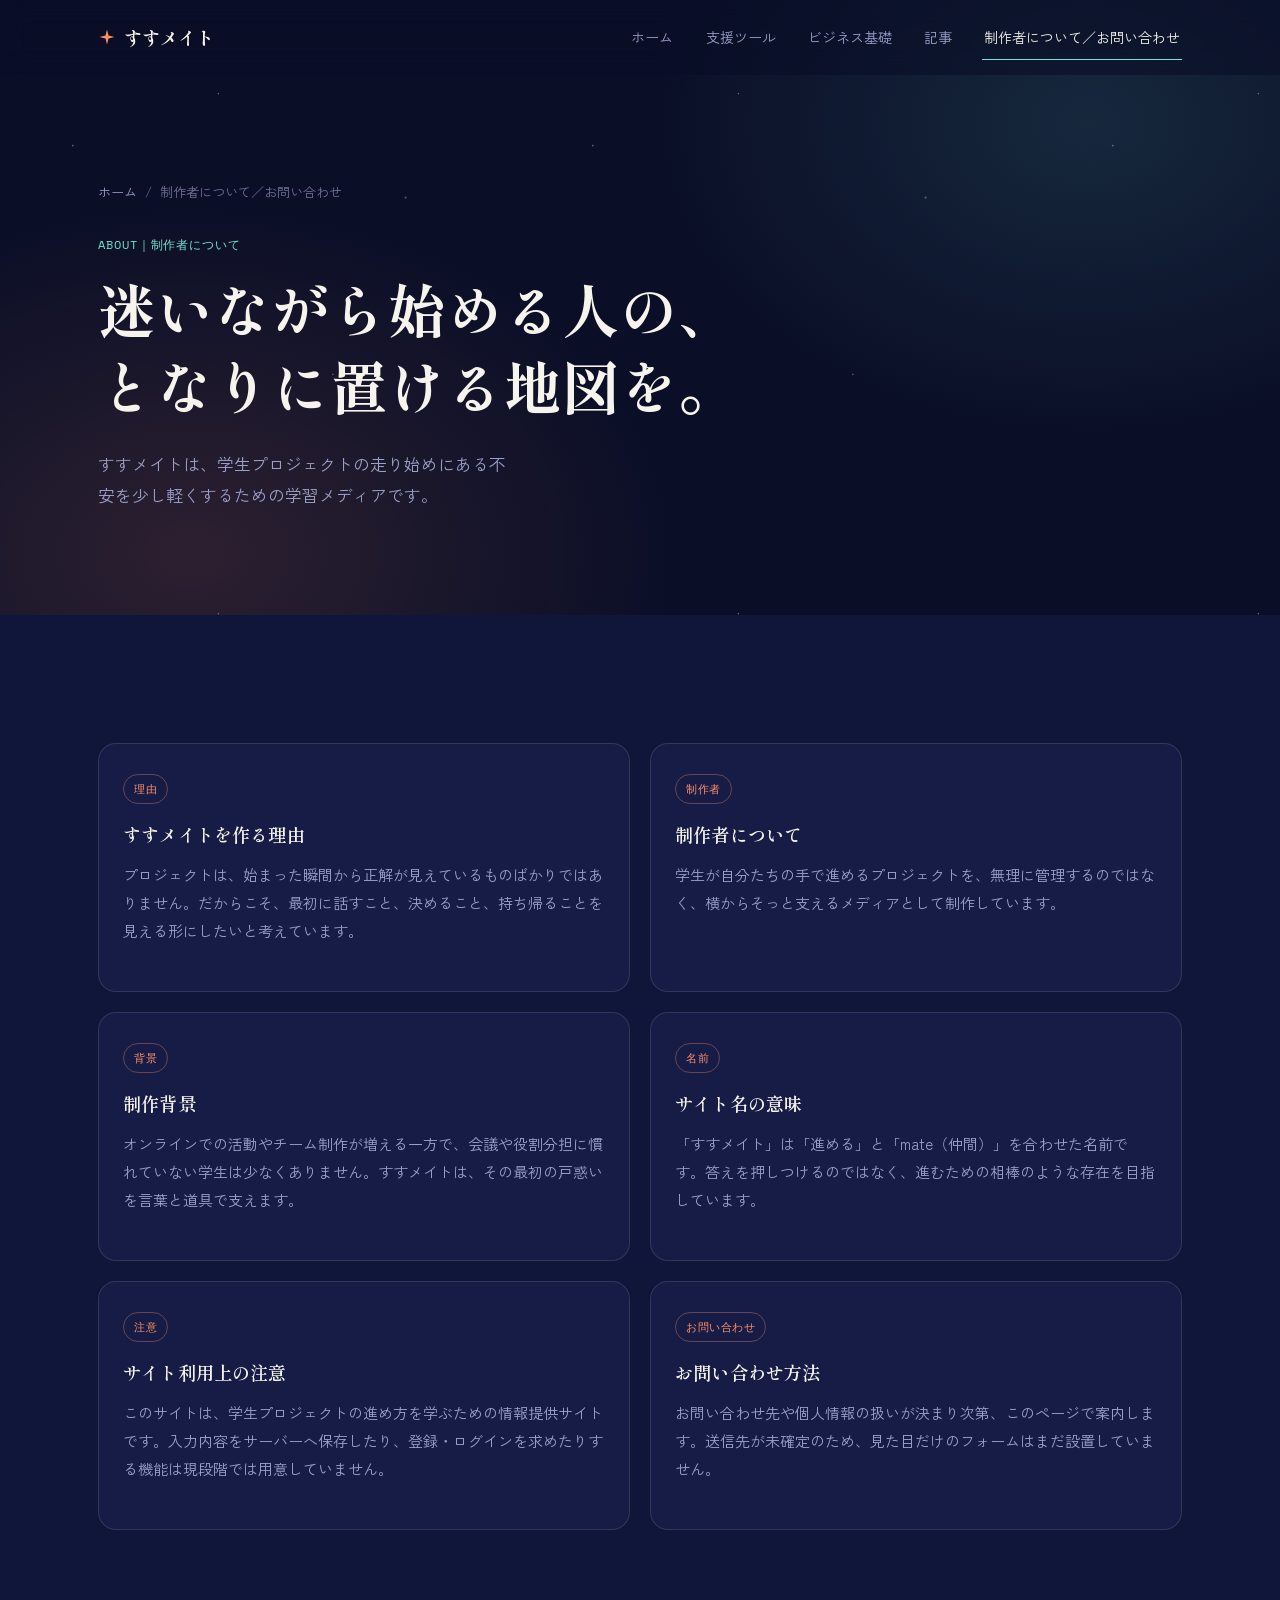
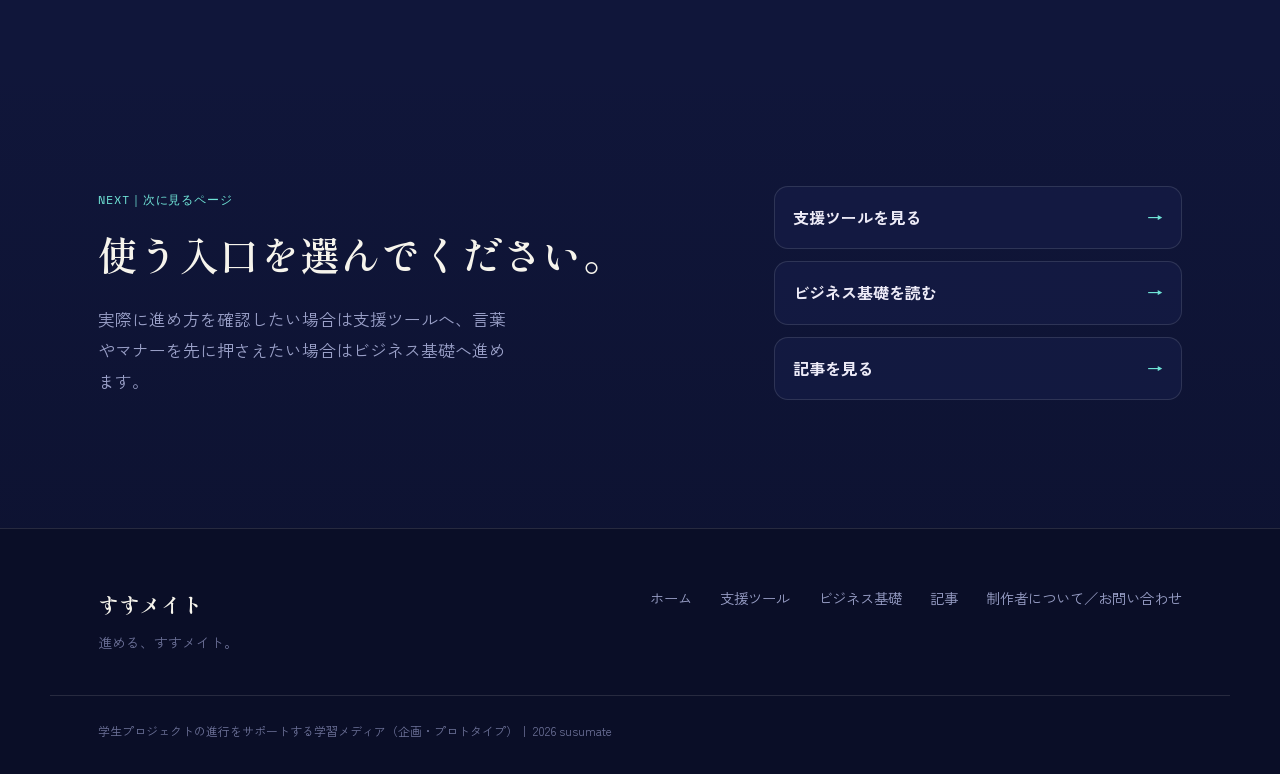
==== about.html @ 35136466 "すすメイトを新しいサイト構成へ更新" ====
<!DOCTYPE html>
<html lang="ja">
<head>
<meta charset="UTF-8">
<meta name="viewport" content="width=device-width, initial-scale=1.0">
<title>制作者について／お問い合わせ｜すすメイト</title>
<meta name="description" content="すすメイトを作る理由、制作背景、サイト名の意味、利用上の注意、お問い合わせ方法をまとめたページです。">

<link rel="preconnect" href="https://fonts.googleapis.com">
<link rel="preconnect" href="https://fonts.gstatic.com" crossorigin>
<link href="https://fonts.googleapis.com/css2?family=Shippori+Mincho:wght@400;500;600;700;800&family=Zen+Kaku+Gothic+New:wght@300;400;500;700;900&family=Space+Mono:wght@400;700&display=swap" rel="stylesheet">
<link rel="icon" href="data:,">
<link rel="stylesheet" href="style.css">
</head>
<body data-page="about">

<a href="#main-content" class="skip-link">本文へスキップ</a>

<header class="site-header" id="siteHeader">
  <div class="container header-inner">
    <a href="index.html" class="logo" aria-label="すすメイト ホームへ">
      <svg class="logo-star" viewBox="0 0 24 24" aria-hidden="true"><path d="M12 2 L14 10 L22 12 L14 14 L12 22 L10 14 L2 12 L10 10 Z"/></svg>
      <span>すすメイト</span>
    </a>

    <nav class="main-nav" id="mainNav" aria-label="メインナビゲーション">
      <a href="index.html">ホーム</a>
      <a href="tools.html">支援ツール</a>
      <a href="basics.html">ビジネス基礎</a>
      <a href="articles.html">記事</a>
      <a href="about.html" class="is-current" aria-current="page">制作者について／お問い合わせ</a>
    </nav>

    <button class="nav-toggle" id="navToggle" aria-expanded="false" aria-controls="mainNav" aria-label="メニューを開く">
      <span></span><span></span><span></span>
    </button>
  </div>
</header>

<main id="main-content">
  <section class="page-hero about-page">
    <div class="container">
      <nav class="breadcrumb" aria-label="パンくず">
        <a href="index.html">ホーム</a>
        <span aria-current="page">制作者について／お問い合わせ</span>
      </nav>
      <p class="eyebrow">ABOUT｜制作者について</p>
      <h1>迷いながら始める人の、<br>となりに置ける地図を。</h1>
      <p class="lead">すすメイトは、学生プロジェクトの走り始めにある不安を少し軽くするための学習メディアです。</p>
    </div>
  </section>

  <section class="section about-detail">
    <div class="container about-detail-grid">
      <article class="content-card reveal">
        <span class="article-tag">理由</span>
        <h2>すすメイトを作る理由</h2>
        <p>プロジェクトは、始まった瞬間から正解が見えているものばかりではありません。だからこそ、最初に話すこと、決めること、持ち帰ることを見える形にしたいと考えています。</p>
      </article>

      <article class="content-card reveal">
        <span class="article-tag">制作者</span>
        <h2>制作者について</h2>
        <p>学生が自分たちの手で進めるプロジェクトを、無理に管理するのではなく、横からそっと支えるメディアとして制作しています。</p>
      </article>

      <article class="content-card reveal">
        <span class="article-tag">背景</span>
        <h2>制作背景</h2>
        <p>オンラインでの活動やチーム制作が増える一方で、会議や役割分担に慣れていない学生は少なくありません。すすメイトは、その最初の戸惑いを言葉と道具で支えます。</p>
      </article>

      <article class="content-card reveal">
        <span class="article-tag">名前</span>
        <h2>サイト名の意味</h2>
        <p>「すすメイト」は「進める」と「mate（仲間）」を合わせた名前です。答えを押しつけるのではなく、進むための相棒のような存在を目指しています。</p>
      </article>

      <article class="content-card reveal">
        <span class="article-tag">注意</span>
        <h2>サイト利用上の注意</h2>
        <p>このサイトは、学生プロジェクトの進め方を学ぶための情報提供サイトです。入力内容をサーバーへ保存したり、登録・ログインを求めたりする機能は現段階では用意していません。</p>
      </article>

      <article class="content-card reveal">
        <span class="article-tag">お問い合わせ</span>
        <h2>お問い合わせ方法</h2>
        <p>お問い合わせ先や個人情報の扱いが決まり次第、このページで案内します。送信先が未確定のため、見た目だけのフォームはまだ設置していません。</p>
      </article>
    </div>
  </section>

  <section class="section next-section">
    <div class="container next-grid">
      <div>
        <p class="eyebrow">NEXT｜次に見るページ</p>
        <h2>使う入口を選んでください。</h2>
        <p class="lead">実際に進め方を確認したい場合は支援ツールへ、言葉やマナーを先に押さえたい場合はビジネス基礎へ進めます。</p>
      </div>
      <div class="related-links" aria-label="関連カテゴリ">
        <a href="tools.html">支援ツールを見る</a>
        <a href="basics.html">ビジネス基礎を読む</a>
        <a href="articles.html">記事を見る</a>
      </div>
    </div>
  </section>
</main>

<footer class="site-footer">
  <div class="container footer-grid">
    <div class="footer-brand">
      <p class="footer-logo">すすメイト</p>
      <p class="footer-tagline">進める、すすメイト。</p>
    </div>
    <nav class="footer-nav" aria-label="フッターナビゲーション">
      <a href="index.html">ホーム</a>
      <a href="tools.html">支援ツール</a>
      <a href="basics.html">ビジネス基礎</a>
      <a href="articles.html">記事</a>
      <a href="about.html" aria-current="page">制作者について／お問い合わせ</a>
    </nav>
  </div>
  <p class="footer-fine container">学生プロジェクトの進行をサポートする学習メディア（企画・プロトタイプ）｜ <span id="year"></span> susumate</p>
</footer>

<script src="script.js"></script>
</body>
</html>
---- style.css ----
/* =========================================================
   susumate / すすメイト — style.css
   Theme: 旅路 × 空・宇宙（journey through the night into dawn）
   ========================================================= */

:root{
  /* --- color tokens --- */
  --bg-deep:      #0A0E27;
  --bg-navy:      #10163A;
  --bg-panel:     #161C46;
  --bg-panel-alt: #1B2150;

  --accent-dawn:      #FF8F66;
  --accent-dawn-soft:  #FFB088;
  --accent-aurora:     #6FE3D6;
  --accent-aurora-soft:#A7F0E6;

  --star-white:    #F6F4EC;
  --text-primary:  #EDEBF7;
  --text-secondary:#9AA0C8;
  --text-muted:    #6D7299;
  --line:          rgba(246,244,236,0.12);
  --line-strong:   rgba(246,244,236,0.22);

  /* --- type tokens --- */
  --font-display: 'Shippori Mincho', serif;
  --font-body:    'Zen Kaku Gothic New', sans-serif;
  --font-mono:    'Space Mono', monospace;

  --container-w: 1180px;
}

/* --- reset --- */
*, *::before, *::after{ box-sizing: border-box; }
html{ scroll-behavior: smooth; }
body{
  margin:0;
  background: var(--bg-navy);
  color: var(--text-secondary);
  font-family: var(--font-body);
  font-size: 16px;
  line-height: 1.85;
  overflow-x: hidden;
  -webkit-font-smoothing: antialiased;
}
img,svg{ display:block; max-width:100%; }
a{ color: inherit; text-decoration:none; }
ul,ol{ list-style:none; margin:0; padding:0; }
h1,h2,h3,p{ margin:0; }
button{ font: inherit; color: inherit; background:none; border:none; cursor:pointer; }

svg{ overflow: visible; }
svg path, svg circle, svg rect, svg line, svg polygon{
  stroke: currentColor;
  stroke-width: 1.5;
  stroke-linecap: round;
  stroke-linejoin: round;
  fill: none;
}

.container{
  max-width: var(--container-w);
  margin: 0 auto;
  padding: 0 clamp(20px, 5vw, 48px);
}
.center{ text-align:center; }
.section{ padding: clamp(64px, 10vw, 128px) 0; position:relative; }

.br-pc{ display:inline; }

/* --- skip link --- */
.skip-link{
  position:absolute; left:-999px; top:auto;
  background: var(--accent-aurora); color: var(--bg-deep);
  padding: 12px 20px; border-radius: 8px; z-index: 999;
  font-weight:700;
}
.skip-link:focus{ left: 20px; top: 20px; }

/* --- focus visibility --- */
a:focus-visible, button:focus-visible{
  outline: 2px solid var(--accent-aurora);
  outline-offset: 3px;
  border-radius: 4px;
}

/* --- eyebrow label --- */
.eyebrow{
  font-family: var(--font-mono);
  font-size: 0.72rem;
  letter-spacing: 0.08em;
  color: var(--accent-aurora);
  margin: 0 0 14px;
  overflow-wrap: anywhere;
}
.eyebrow.center{ text-align:center; }

/* --- headings --- */
h2{
  font-family: var(--font-display);
  font-weight: 600;
  font-size: clamp(1.7rem, 3.6vw, 2.5rem);
  line-height: 1.5;
  color: var(--star-white);
  letter-spacing: 0.01em;
}
.lead{
  font-size: 1.05rem;
  color: var(--text-secondary);
  max-width: 46ch;
}
.lead.center{ margin: 20px auto 0; }
h2 + .lead{ margin-top: 20px; }
.problems h2, .roadmap h2, .articles h2{ margin: 0 auto; max-width: 20ch; }

/* --- buttons --- */
.btn{
  display: inline-flex;
  align-items: center;
  gap: 8px;
  padding: 14px 30px;
  border-radius: 999px;
  font-size: 0.95rem;
  font-weight: 700;
  letter-spacing: 0.02em;
  transition: transform .25s ease, box-shadow .25s ease, border-color .25s ease, color .25s ease, background-color .25s ease;
}
.btn-primary{
  background: var(--accent-dawn);
  color: var(--bg-deep);
}
.btn-primary:hover{
  background: var(--accent-dawn-soft);
  transform: translateY(-2px);
  box-shadow: 0 10px 30px rgba(255,143,102,0.25);
}
.btn-outline{
  background: transparent;
  border: 1.5px solid var(--line-strong);
  color: var(--text-primary);
}
.btn-outline:hover{
  border-color: var(--accent-aurora);
  color: var(--accent-aurora);
  transform: translateY(-2px);
}

/* =========================================================
   HEADER / NAV
   ========================================================= */
.site-header{
  position: fixed;
  top:0; left:0; right:0;
  z-index: 200;
  background: rgba(10,14,39,0.55);
  backdrop-filter: blur(14px);
  -webkit-backdrop-filter: blur(14px);
  border-bottom: 1px solid transparent;
  transition: border-color .3s ease, background-color .3s ease;
}
.site-header.is-scrolled{
  background: rgba(10,14,39,0.86);
  border-bottom-color: var(--line);
}
.header-inner{
  display:flex;
  align-items:center;
  justify-content: space-between;
  height: 74px;
}
.logo{
  display:flex;
  align-items:center;
  gap: 8px;
  font-family: var(--font-display);
  font-size: 1.15rem;
  font-weight: 700;
  color: var(--star-white);
}
.logo-star{
  width: 18px; height:18px;
  color: var(--accent-dawn);
}
.logo-star path{ fill: currentColor; stroke:none; }

.main-nav{
  display:flex;
  align-items:center;
  gap: clamp(14px, 2.2vw, 32px);
  font-size: 0.88rem;
}
.main-nav a{
  color: var(--text-secondary);
  padding: 6px 2px;
  position:relative;
  transition: color .25s ease;
}
.main-nav a::after{
  content:"";
  position:absolute;
  left:0; right:100%;
  bottom:-4px;
  height:1.5px;
  background: var(--accent-aurora);
  transition: right .25s ease;
}
.main-nav a:hover,
.main-nav a.is-current{ color: var(--star-white); }
.main-nav a:hover::after,
.main-nav a.is-current::after{ right:0; }

.nav-toggle{
  display:none;
  flex-direction:column;
  justify-content:center;
  gap:5px;
  width: 32px; height: 32px;
}
.nav-toggle span{
  display:block;
  width: 100%;
  height: 1.5px;
  background: var(--star-white);
  transition: transform .3s ease, opacity .3s ease;
}
.nav-toggle[aria-expanded="true"] span:nth-child(1){ transform: translateY(6.5px) rotate(45deg); }
.nav-toggle[aria-expanded="true"] span:nth-child(2){ opacity:0; }
.nav-toggle[aria-expanded="true"] span:nth-child(3){ transform: translateY(-6.5px) rotate(-45deg); }

/* =========================================================
   HERO
   ========================================================= */
.hero{
  position: relative;
  min-height: 100svh;
  display:flex;
  align-items:center;
  padding-top: 74px;
  background: var(--bg-deep);
  overflow: hidden;
}
.hero-bg{
  position:absolute; inset:0;
  z-index:0;
}
.stars{
  position:absolute; inset:0;
  background-repeat: repeat;
}
.stars-far{
  background-image:
    radial-gradient(1.6px 1.6px at 10% 20%, var(--star-white), transparent),
    radial-gradient(1.4px 1.4px at 30% 65%, var(--star-white), transparent),
    radial-gradient(1.2px 1.2px at 55% 15%, var(--star-white), transparent),
    radial-gradient(1.6px 1.6px at 75% 45%, var(--star-white), transparent),
    radial-gradient(1.3px 1.3px at 90% 75%, var(--star-white), transparent),
    radial-gradient(1.5px 1.5px at 20% 85%, var(--star-white), transparent),
    radial-gradient(1.2px 1.2px at 65% 90%, var(--star-white), transparent),
    radial-gradient(1.4px 1.4px at 40% 35%, var(--star-white), transparent);
  background-size: 600px 600px;
  opacity: 0.55;
  animation: twinkle 6s ease-in-out infinite;
}
.stars-near{
  background-image:
    radial-gradient(2px 2px at 15% 40%, var(--accent-aurora-soft), transparent),
    radial-gradient(1.8px 1.8px at 48% 20%, var(--star-white), transparent),
    radial-gradient(2px 2px at 82% 30%, var(--accent-aurora-soft), transparent),
    radial-gradient(1.6px 1.6px at 68% 70%, var(--star-white), transparent),
    radial-gradient(2px 2px at 25% 78%, var(--star-white), transparent);
  background-size: 420px 420px;
  opacity: 0.7;
  animation: twinkle 4.5s ease-in-out infinite reverse;
}
@keyframes twinkle{
  0%, 100%{ opacity: 0.35; }
  50%{ opacity: 0.85; }
}
.comet{
  position:absolute;
  width: 2px; height: 2px;
  border-radius: 50%;
  background: var(--star-white);
  box-shadow: 0 0 0 1px rgba(255,255,255,0.4);
  opacity:0;
}
.comet::before{
  content:"";
  position:absolute;
  top:50%; right:0;
  width: 120px; height:1px;
  transform: translateY(-50%);
  background: linear-gradient(to left, var(--star-white), transparent);
}
.comet-a{ top: 18%; left: 8%; animation: shoot-a 9s linear infinite; }
.comet-b{ top: 32%; left: 55%; animation: shoot-b 13s linear infinite 3s; }
@keyframes shoot-a{
  0%{ opacity:0; transform: translate(0,0) rotate(-28deg); }
  4%{ opacity:1; }
  16%{ opacity:0; transform: translate(320px, 170px) rotate(-28deg); }
  100%{ opacity:0; transform: translate(320px, 170px) rotate(-28deg); }
}
@keyframes shoot-b{
  0%{ opacity:0; transform: translate(0,0) rotate(-20deg); }
  3%{ opacity:1; }
  13%{ opacity:0; transform: translate(260px, 100px) rotate(-20deg); }
  100%{ opacity:0; transform: translate(260px, 100px) rotate(-20deg); }
}
.horizon-glow{
  position:absolute;
  left:0; right:0; bottom:-10%;
  height: 60%;
  background: radial-gradient(60% 100% at 50% 100%, rgba(255,143,102,0.28), rgba(255,143,102,0) 70%);
  pointer-events:none;
}

.hero-inner{
  position:relative;
  z-index:2;
  padding-top: 40px;
  padding-bottom: 100px;
}
.hero-title{
  font-family: var(--font-display);
  font-weight: 700;
  font-size: clamp(2.6rem, 8vw, 5.2rem);
  line-height: 1.15;
  color: var(--star-white);
  margin: 0 0 28px;
}
.hero-sub{
  font-size: clamp(1rem, 1.6vw, 1.15rem);
  color: var(--text-secondary);
  max-width: 44ch;
  margin-bottom: 40px;
}
.hero-actions{ display:flex; flex-wrap:wrap; gap: 16px; }

.scroll-cue{
  position:absolute;
  left: 50%;
  bottom: 32px;
  transform: translateX(-50%);
  display:flex;
  flex-direction: column;
  align-items:center;
  gap: 10px;
  z-index:2;
  color: var(--text-muted);
}
.scroll-cue-line{
  width:1px; height: 36px;
  background: linear-gradient(to bottom, var(--accent-aurora), transparent);
  animation: cue-drop 2.2s ease-in-out infinite;
}
.scroll-cue-text{
  font-family: var(--font-mono);
  font-size: 0.65rem;
  letter-spacing: 0.2em;
}
@keyframes cue-drop{
  0%,100%{ transform: scaleY(0.6); opacity:0.4; }
  50%{ transform: scaleY(1); opacity:1; }
}

/* =========================================================
   ABOUT
   ========================================================= */
.about-grid{
  display:grid;
  grid-template-columns: 1.1fr 0.9fr;
  gap: clamp(40px, 6vw, 90px);
  align-items:center;
}
.about-text h2{ margin-bottom: 22px; }
.about-text p{ margin-bottom: 16px; max-width: 52ch; }
.feature-list{
  margin-top: 28px;
  display:flex;
  flex-direction: column;
  gap: 16px;
}
.feature-list li{
  display:flex;
  align-items:center;
  gap: 14px;
  color: var(--text-primary);
  font-size: 0.95rem;
}
.feature-list svg{
  width: 26px; height:26px;
  flex-shrink:0;
  color: var(--accent-dawn);
}

.about-visual{ display:flex; justify-content:center; }
.orbit-art{ width: 100%; max-width: 380px; color: var(--accent-aurora); }
.orbit-ring{ fill:none; stroke: var(--line-strong); stroke-width: 1; }
.orbit-core{ fill: var(--bg-panel); stroke: var(--accent-dawn); stroke-width: 1.5; }
.orbit-dot{ stroke:none; }
.orbit-dot-a{ fill: var(--accent-dawn); animation: orbit-a 14s linear infinite; transform-origin: 200px 200px; }
.orbit-dot-b{ fill: var(--accent-aurora); animation: orbit-b 20s linear infinite; transform-origin: 200px 200px; }
.orbit-dot-c{ fill: var(--star-white); animation: orbit-c 26s linear infinite reverse; transform-origin: 200px 200px; }
@keyframes orbit-a{ from{ transform: rotate(0deg);} to{ transform: rotate(360deg);} }
@keyframes orbit-b{ from{ transform: rotate(0deg);} to{ transform: rotate(360deg);} }
@keyframes orbit-c{ from{ transform: rotate(0deg);} to{ transform: rotate(360deg);} }

/* =========================================================
   CARD GRID (problems / articles shared)
   ========================================================= */
.card-grid{
  display:grid;
  grid-template-columns: repeat(4, 1fr);
  gap: 20px;
  margin-top: 56px;
}
.articles-grid{ grid-template-columns: repeat(3, 1fr); }

.problem-card, .article-card{
  background: var(--bg-panel);
  border: 1px solid var(--line);
  border-radius: 18px;
  padding: 28px 24px;
  transition: transform .3s ease, border-color .3s ease, box-shadow .3s ease;
}
.problem-card:hover, .article-card:hover{
  transform: translateY(-4px);
  border-color: var(--accent-aurora);
  box-shadow: 0 16px 40px rgba(0,0,0,0.28);
}
.problem-icon{
  display:inline-flex;
  width: 44px; height:44px;
  align-items:center; justify-content:center;
  border-radius: 12px;
  background: rgba(111,227,214,0.08);
  color: var(--accent-aurora);
  margin-bottom: 18px;
}
.problem-icon svg{ width: 24px; height:24px; }
.problem-card h3, .article-card h3{
  font-family: var(--font-display);
  color: var(--star-white);
  font-size: 1.08rem;
  font-weight: 600;
  line-height: 1.6;
  margin-bottom: 10px;
}
.problem-card p, .article-card p{ font-size: 0.92rem; margin:0; }

.bridge-line{
  margin-top: 48px;
  font-family: var(--font-display);
  font-size: 1.2rem;
  color: var(--star-white);
}

.article-tag{
  display:inline-block;
  font-family: var(--font-mono);
  font-size: 0.68rem;
  letter-spacing: 0.05em;
  color: var(--accent-dawn);
  border: 1px solid rgba(255,143,102,0.35);
  padding: 4px 10px;
  border-radius: 999px;
  margin-bottom: 16px;
}
.article-card p{ margin-bottom: 18px; }
.article-link, .waypoint-link{
  font-size: 0.88rem;
  font-weight: 700;
  color: var(--accent-aurora);
  display:inline-flex;
  align-items:center;
  gap: 6px;
}
.article-link span, .waypoint-link span{ transition: transform .25s ease; }
.article-link:hover span, .waypoint-link:hover span{ transform: translateX(4px); }

.articles .center .btn, .roadmap .center .btn{ margin-top: 44px; }

/* =========================================================
   LOWER PAGES / LISTING
   ========================================================= */
.page-hero{
  position: relative;
  padding: clamp(128px, 16vw, 180px) 0 clamp(64px, 9vw, 104px);
  background:
    radial-gradient(60% 90% at 85% 20%, rgba(111,227,214,0.12), transparent 58%),
    radial-gradient(60% 90% at 15% 90%, rgba(255,143,102,0.14), transparent 64%),
    var(--bg-deep);
  overflow: hidden;
}
.page-hero::before{
  content:"";
  position:absolute;
  inset:0;
  background-image:
    radial-gradient(1.4px 1.4px at 14% 28%, var(--star-white), transparent),
    radial-gradient(1.2px 1.2px at 42% 18%, var(--star-white), transparent),
    radial-gradient(1.6px 1.6px at 78% 38%, var(--accent-aurora-soft), transparent),
    radial-gradient(1.2px 1.2px at 64% 72%, var(--star-white), transparent);
  background-size: 520px 520px;
  opacity: 0.42;
  pointer-events:none;
}
.page-hero .container{ position: relative; z-index: 1; }
.page-hero h1{
  font-family: var(--font-display);
  font-weight: 700;
  font-size: clamp(2rem, 5vw, 3.6rem);
  line-height: 1.35;
  color: var(--star-white);
  margin: 0 0 24px;
}
.breadcrumb{
  display:flex;
  align-items:center;
  flex-wrap: wrap;
  gap: 8px;
  margin-bottom: 30px;
  font-size: 0.82rem;
  color: var(--text-muted);
}
.breadcrumb a{
  color: var(--text-secondary);
  text-decoration: underline;
  text-decoration-color: transparent;
  text-underline-offset: 4px;
  transition: color .25s ease, text-decoration-color .25s ease;
}
.breadcrumb a:hover{
  color: var(--star-white);
  text-decoration-color: var(--accent-aurora);
}
.breadcrumb a::after{
  content:"/";
  display:inline-block;
  margin-left: 8px;
  color: var(--text-muted);
}
.section-heading{
  max-width: 720px;
  margin-bottom: 38px;
}
.content-grid{
  display:grid;
  grid-template-columns: repeat(3, 1fr);
  gap: 20px;
}
.content-card{
  background: var(--bg-panel);
  border: 1px solid var(--line);
  border-radius: 18px;
  padding: 28px 24px;
}
.content-card h2,
.content-card h3{
  font-family: var(--font-display);
  color: var(--star-white);
  font-size: 1.14rem;
  font-weight: 600;
  line-height: 1.6;
  margin: 0 0 12px;
}
.content-card p{
  font-size: 0.94rem;
  margin: 0 0 18px;
}
.card-meta{
  color: var(--text-muted);
  font-family: var(--font-mono);
  font-size: 0.78rem;
}
.card-status{
  display:inline-flex;
  align-items:center;
  min-height: 34px;
  padding: 6px 12px;
  border: 1px solid rgba(111,227,214,0.34);
  border-radius: 999px;
  color: var(--accent-aurora);
  font-size: 0.82rem;
  font-weight: 700;
}
.next-section{
  background: linear-gradient(180deg, rgba(10,14,39,0), rgba(10,14,39,0.42));
}
.next-grid{
  display:grid;
  grid-template-columns: minmax(0, 1.2fr) minmax(240px, 0.8fr);
  gap: clamp(28px, 5vw, 72px);
  align-items:center;
}
.related-links{
  display:flex;
  flex-direction: column;
  gap: 12px;
}
.related-links a{
  display:flex;
  justify-content: space-between;
  gap: 16px;
  padding: 16px 18px;
  border: 1px solid var(--line);
  border-radius: 14px;
  background: rgba(22,28,70,0.72);
  color: var(--text-primary);
  font-weight: 700;
  transition: border-color .25s ease, transform .25s ease, color .25s ease;
}
.related-links a::after{
  content:"→";
  color: var(--accent-aurora);
}
.related-links a:hover{
  border-color: var(--accent-aurora);
  color: var(--accent-aurora);
  transform: translateY(-2px);
}
.about-detail-grid{
  display:grid;
  grid-template-columns: repeat(2, 1fr);
  gap: 20px;
}

/* =========================================================
   ROADMAP (signature constellation timeline)
   ========================================================= */
.roadmap-path{
  position: relative;
  max-width: 720px;
  margin: 64px auto 0;
  padding-left: 52px;
}
.roadmap-track{
  position:absolute;
  left: 11px;
  top: 10px;
  bottom: 10px;
  width: 2px;
  background: var(--line);
  border-radius: 2px;
  overflow:hidden;
}
.roadmap-track-fill{
  position:absolute;
  top:0; left:0; right:0;
  height: 0%;
  background: linear-gradient(to bottom, var(--accent-aurora), var(--accent-dawn));
  transition: height 1s cubic-bezier(.2,.8,.2,1);
}
.waypoint{
  position: relative;
  padding-bottom: 52px;
}
.waypoint:last-child{ padding-bottom: 0; }
.waypoint-star{
  position:absolute;
  left: -52px;
  top: 6px;
  width: 24px; height:24px;
  border-radius: 50%;
  background: var(--bg-panel);
  border: 2px solid var(--line-strong);
  transition: all .5s ease;
}
.waypoint-star::after{
  content:"";
  position:absolute;
  inset: 6px;
  border-radius: 50%;
  background: var(--text-muted);
  transition: all .5s ease;
}
.waypoint.is-active .waypoint-star{
  border-color: var(--accent-aurora);
  box-shadow: 0 0 0 5px rgba(111,227,214,0.14), 0 0 18px rgba(111,227,214,0.55);
}
.waypoint.is-active .waypoint-star::after{
  background: var(--accent-aurora);
}
.waypoint-content{
  background: var(--bg-panel);
  border: 1px solid var(--line);
  border-radius: 16px;
  padding: 26px 28px;
  transition: border-color .4s ease, transform .4s ease;
}
.waypoint.is-active .waypoint-content{
  border-color: rgba(111,227,214,0.35);
}
.waypoint-num{
  font-family: var(--font-mono);
  font-size: 0.8rem;
  color: var(--accent-dawn);
  letter-spacing: 0.05em;
}
.waypoint-content h3{
  font-family: var(--font-display);
  color: var(--star-white);
  font-size: 1.2rem;
  font-weight: 600;
  margin: 8px 0 10px;
}
.waypoint-content p{ font-size: 0.94rem; margin: 0 0 16px; max-width: 48ch; }

/* =========================================================
   CTA BAND
   ========================================================= */
.cta-band{
  background: linear-gradient(180deg, var(--bg-navy), var(--bg-deep));
}
.cta-band h2{ margin-bottom: 32px; }

/* =========================================================
   FOOTER
   ========================================================= */
.site-footer{
  background: var(--bg-deep);
  border-top: 1px solid var(--line);
  padding: 56px 0 32px;
}
.footer-grid{
  display:flex;
  justify-content: space-between;
  align-items:flex-start;
  flex-wrap: wrap;
  gap: 24px;
  margin-bottom: 40px;
}
.footer-logo{
  font-family: var(--font-display);
  font-size: 1.3rem;
  color: var(--star-white);
  font-weight: 700;
}
.footer-tagline{
  font-size: 0.85rem;
  color: var(--text-muted);
  margin-top: 6px;
}
.footer-nav{ display:flex; gap: 28px; flex-wrap:wrap; font-size: 0.9rem; }
.footer-nav a:hover{ color: var(--star-white); }
.footer-fine{
  font-size: 0.75rem;
  color: var(--text-muted);
  border-top: 1px solid var(--line);
  padding-top: 24px;
}

/* =========================================================
   SCROLL REVEAL
   ========================================================= */
.reveal{
  opacity: 0;
  transform: translateY(24px);
  transition: opacity .8s ease, transform .8s ease;
}
.reveal.is-visible{ opacity:1; transform: translateY(0); }
.problem-card.reveal:nth-child(2){ transition-delay: .08s; }
.problem-card.reveal:nth-child(3){ transition-delay: .16s; }
.problem-card.reveal:nth-child(4){ transition-delay: .24s; }
.article-card.reveal:nth-child(2){ transition-delay: .1s; }
.article-card.reveal:nth-child(3){ transition-delay: .2s; }

/* =========================================================
   RESPONSIVE
   ========================================================= */
@media (max-width: 980px){
  .about-grid{ grid-template-columns: 1fr; }
  .about-visual{ order:-1; max-width: 280px; margin: 0 auto; }
  .card-grid{ grid-template-columns: repeat(2, 1fr); }
  .articles-grid{ grid-template-columns: repeat(2, 1fr); }
  .content-grid{ grid-template-columns: repeat(2, 1fr); }
  .next-grid{ grid-template-columns: 1fr; }
}

@media (max-width: 860px){
  .br-pc{ display: inline; }
  .nav-toggle{ display:flex; }
  .main-nav{
    position: fixed;
    inset: 74px 0 0 0;
    background: rgba(10,14,39,0.98);
    backdrop-filter: blur(20px);
    flex-direction: column;
    justify-content:center;
    align-items:center;
    gap: 36px;
    font-size: 1.2rem;
    transform: translateX(100%);
    transition: transform .35s ease;
  }
  body.nav-open .main-nav{ transform: translateX(0); }
  body.nav-open{ overflow:hidden; }
}

@media (max-width: 640px){
  .card-grid{ grid-template-columns: 1fr; }
  .articles-grid{ grid-template-columns: 1fr; }
  .content-grid,
  .about-detail-grid{ grid-template-columns: 1fr; }
  .hero-actions{ flex-direction:column; align-items:stretch; width: 100%; }
  .hero-actions .btn{
    width: 100%;
    max-width: 100%;
    justify-content:center;
    text-align:center;
    white-space: normal;
  }
  .roadmap-path{ padding-left: 44px; }
  .waypoint-star{ left: -44px; }
  .page-hero h1{ font-size: clamp(1.9rem, 10vw, 2.5rem); }
  .content-card{ padding: 24px 20px; }
}

/* =========================================================
   REDUCED MOTION
   ========================================================= */
@media (prefers-reduced-motion: reduce){
  html{ scroll-behavior:auto; }
  *, *::before, *::after{
    animation-duration: 0.001ms !important;
    animation-iteration-count: 1 !important;
    transition-duration: 0.001ms !important;
  }
  .reveal{ opacity:1; transform:none; }
}
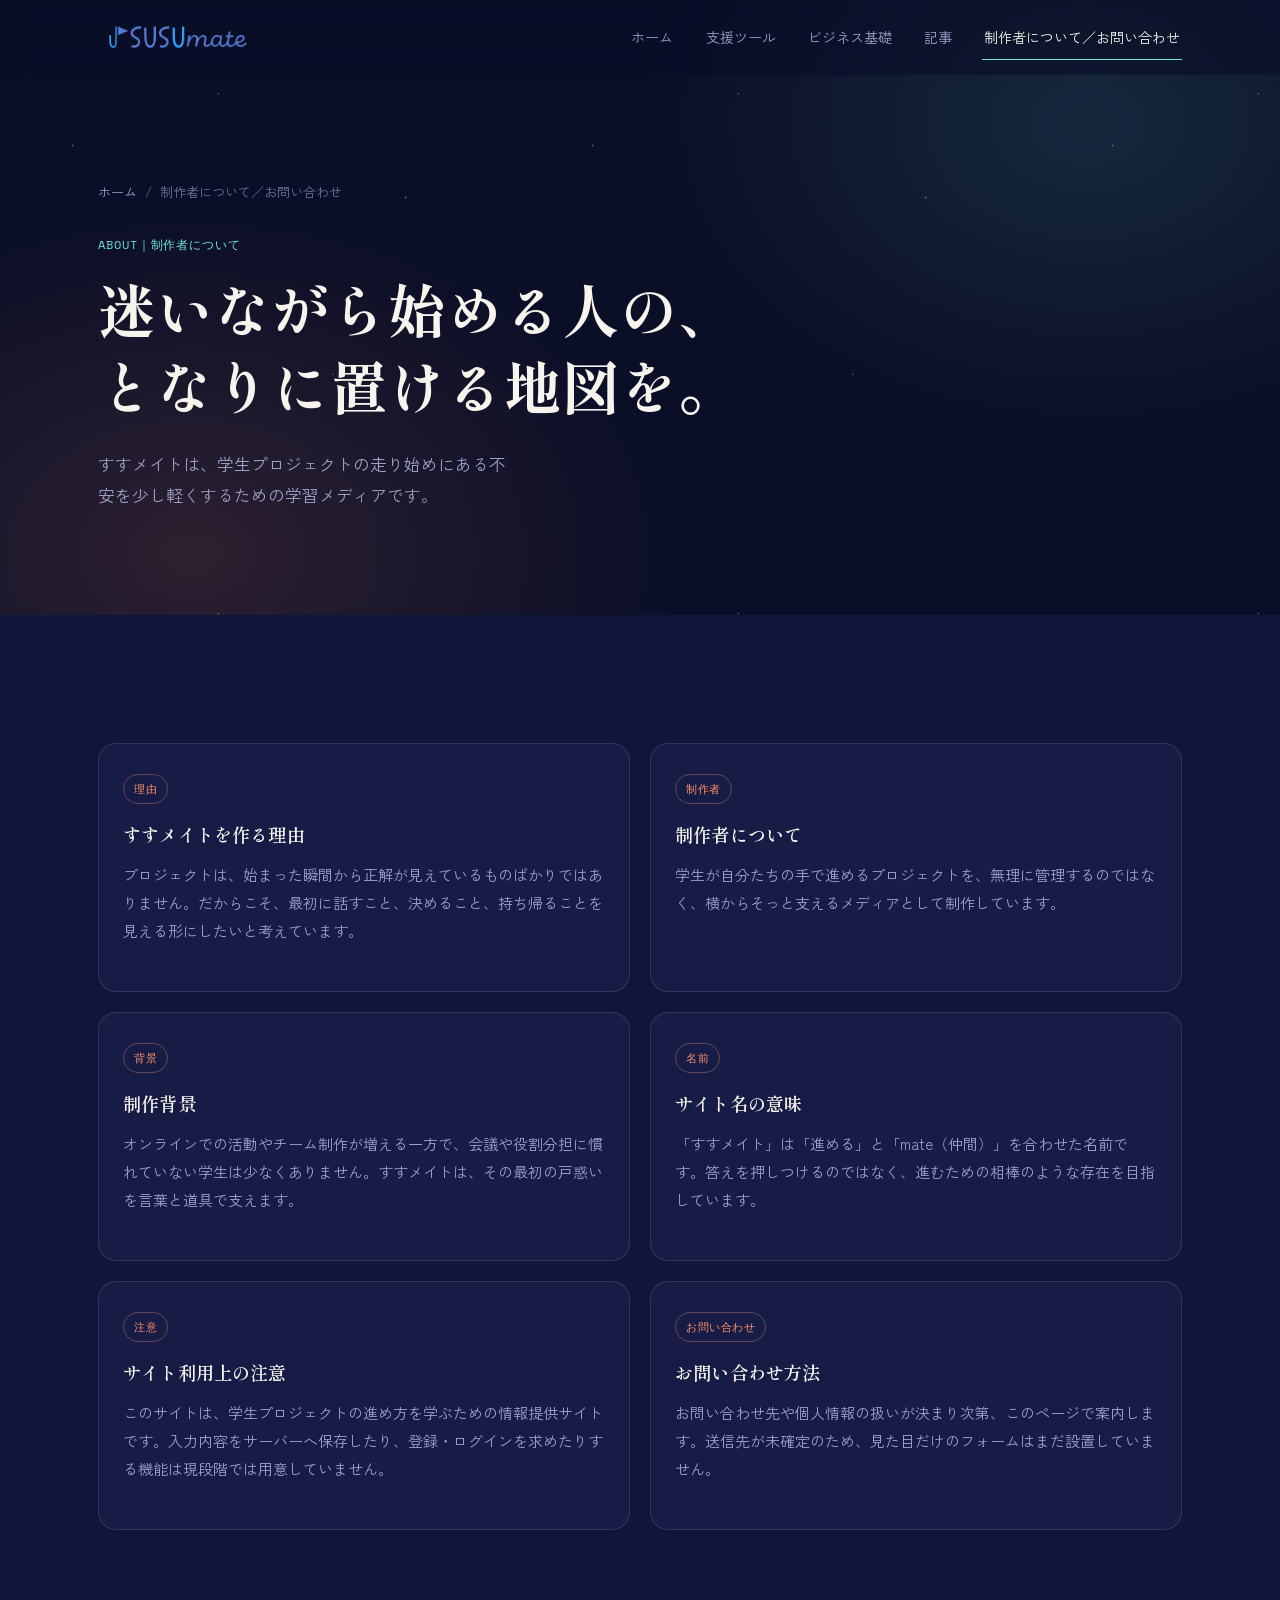
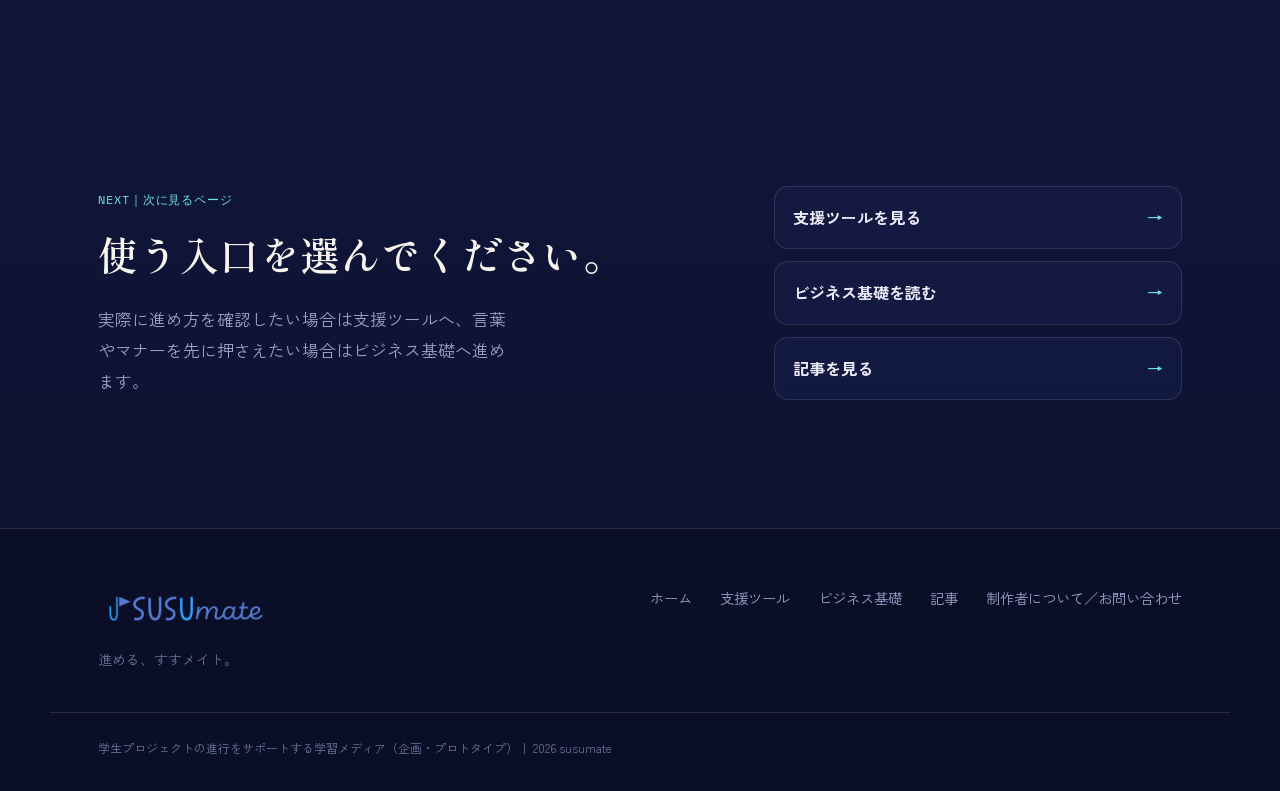
==== commit eb2e6f08: "ロゴとファビコンを追加" ====
--- a/about.html
+++ b/about.html
@@ -9,7 +9,7 @@
 <link rel="preconnect" href="https://fonts.googleapis.com">
 <link rel="preconnect" href="https://fonts.gstatic.com" crossorigin>
 <link href="https://fonts.googleapis.com/css2?family=Shippori+Mincho:wght@400;500;600;700;800&family=Zen+Kaku+Gothic+New:wght@300;400;500;700;900&family=Space+Mono:wght@400;700&display=swap" rel="stylesheet">
-<link rel="icon" href="data:,">
+<link rel="icon" type="image/png" href="images/branding/favicon.png">
 <link rel="stylesheet" href="style.css">
 </head>
 <body data-page="about">
@@ -19,8 +19,7 @@
 <header class="site-header" id="siteHeader">
   <div class="container header-inner">
     <a href="index.html" class="logo" aria-label="すすメイト ホームへ">
-      <svg class="logo-star" viewBox="0 0 24 24" aria-hidden="true"><path d="M12 2 L14 10 L22 12 L14 14 L12 22 L10 14 L2 12 L10 10 Z"/></svg>
-      <span>すすメイト</span>
+      <img class="logo-image" src="images/branding/logo.png" alt="すすメイト">
     </a>
 
     <nav class="main-nav" id="mainNav" aria-label="メインナビゲーション">
@@ -109,7 +108,9 @@
 <footer class="site-footer">
   <div class="container footer-grid">
     <div class="footer-brand">
-      <p class="footer-logo">すすメイト</p>
+      <a href="index.html" class="footer-logo" aria-label="すすメイト ホームへ">
+        <img class="footer-logo-image" src="images/branding/logo.png" alt="すすメイト">
+      </a>
       <p class="footer-tagline">進める、すすメイト。</p>
     </div>
     <nav class="footer-nav" aria-label="フッターナビゲーション">
--- a/style.css
+++ b/style.css
@@ -171,17 +171,15 @@
 .logo{
   display:flex;
   align-items:center;
-  gap: 8px;
-  font-family: var(--font-display);
-  font-size: 1.15rem;
-  font-weight: 700;
-  color: var(--star-white);
-}
-.logo-star{
-  width: 18px; height:18px;
-  color: var(--accent-dawn);
-}
-.logo-star path{ fill: currentColor; stroke:none; }
+  flex: 0 0 auto;
+  width: min(160px, 34vw);
+}
+.logo-image{
+  width: 100%;
+  height: auto;
+  max-height: 42px;
+  object-fit: contain;
+}
 
 .main-nav{
   display:flex;
@@ -731,10 +729,15 @@
   margin-bottom: 40px;
 }
 .footer-logo{
-  font-family: var(--font-display);
-  font-size: 1.3rem;
-  color: var(--star-white);
-  font-weight: 700;
+  display: inline-flex;
+  align-items: center;
+  width: min(176px, 48vw);
+}
+.footer-logo-image{
+  width: 100%;
+  height: auto;
+  max-height: 48px;
+  object-fit: contain;
 }
 .footer-tagline{
   font-size: 0.85rem;
@@ -798,14 +801,31 @@
 }
 
 @media (max-width: 640px){
+  .hero-inner.container{
+    padding-left: 20px;
+    padding-right: 20px;
+  }
+  .hero .eyebrow,
+  .hero-sub{
+    max-width: 260px;
+  }
+  .hero .eyebrow{
+    line-height: 1.8;
+  }
   .card-grid{ grid-template-columns: 1fr; }
   .articles-grid{ grid-template-columns: 1fr; }
   .content-grid,
   .about-detail-grid{ grid-template-columns: 1fr; }
-  .hero-actions{ flex-direction:column; align-items:stretch; width: 100%; }
+  .hero-actions{
+    flex-direction:column;
+    align-items:stretch;
+    width: min(100%, 260px);
+  }
   .hero-actions .btn{
     width: 100%;
     max-width: 100%;
+    padding-left: 20px;
+    padding-right: 20px;
     justify-content:center;
     text-align:center;
     white-space: normal;
